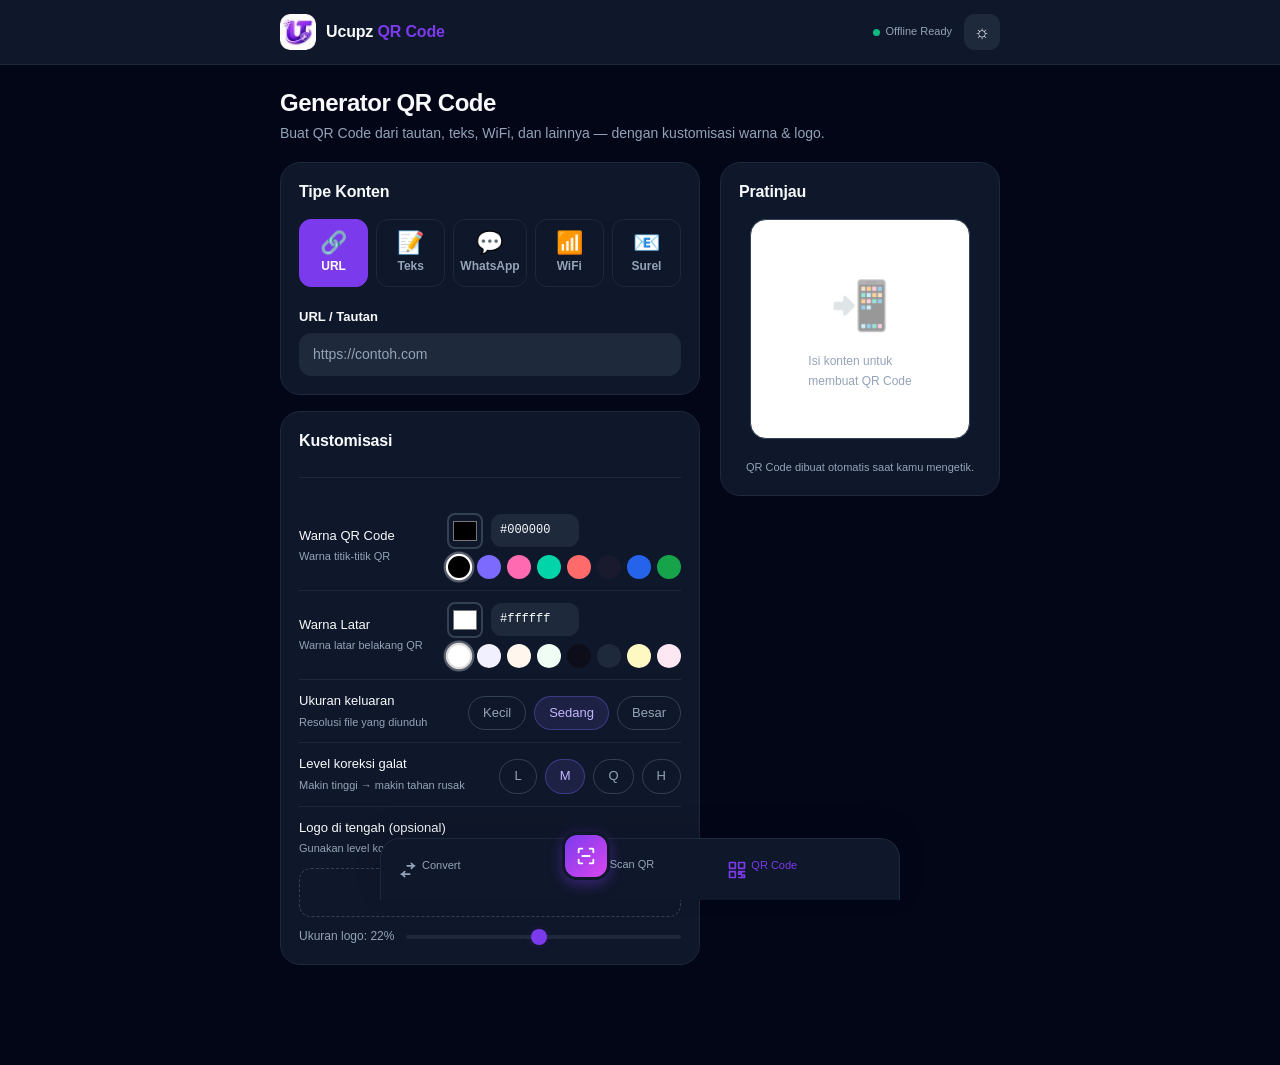
==== pages/qrcode.html @ c2cfab83 "first commit" ====
<!DOCTYPE html>
<html lang="id">
<head>
  <meta charset="UTF-8" />
  <meta name="viewport" content="width=device-width, initial-scale=1.0" />
  <title>QR Code — Ucupz</title>
  <link rel="stylesheet" href="../css/style.css" />
  <link rel="stylesheet" href="../css/pages.css" />
  <link rel="icon" type="image/png" href="../favicon-512.png" />
  <link rel="apple-touch-icon" href="../favicon-180.png" />
  <script src="https://cdnjs.cloudflare.com/ajax/libs/qrcodejs/1.0.0/qrcode.min.js"></script>
</head>
<body class="app-page">
  <aside class="sidebar" id="sidebar"></aside>

  <!-- Skeleton loading — tampil sebelum JS berjalan -->
  <div id="page-skeleton" class="qr-page-skeleton" aria-hidden="true">
    <div class="skeleton qr-skeleton-title"></div>
    <div class="skeleton qr-skeleton-subtitle"></div>
    <div class="skeleton skeleton-card qr-skeleton-card"></div>
    <div class="skeleton skeleton-card qr-skeleton-card"></div>
  </div>

  <main class="main-content is-hidden" id="main-app-content">
    <div class="page-header">
      <div>
        <h1 class="page-title">Generator QR Code</h1>
        <p class="page-sub">Buat QR Code dari tautan, teks, WiFi, dan lainnya — dengan kustomisasi warna &amp; logo.</p>
      </div>
    </div>

    <div class="qr-layout">
      <!-- Kiri: Input & Kustomisasi -->
      <div class="qr-form-column">
        <div class="card">
          <h3 class="section-title qr-type-title">Tipe Konten</h3>
          <div class="input-type-grid">
            <button type="button" class="itype-btn active" data-type="url"><span class="itype-icon">🔗</span>URL</button>
            <button type="button" class="itype-btn" data-type="text"><span class="itype-icon">📝</span>Teks</button>
            <button type="button" class="itype-btn" data-type="wa"><span class="itype-icon">💬</span>WhatsApp</button>
            <button type="button" class="itype-btn" data-type="wifi"><span class="itype-icon">📶</span>WiFi</button>
            <button type="button" class="itype-btn" data-type="email"><span class="itype-icon">📧</span>Surel</button>
          </div>
          <!-- URL -->
          <div class="input-pane active" id="pane-url">
            <div class="form-group">
              <label class="form-label" for="inp-url">URL / Tautan</label>
              <input type="url" id="inp-url" class="form-input qr-live-input" placeholder="https://contoh.com" maxlength="2000" />
            </div>
          </div>
          <!-- Teks -->
          <div class="input-pane" id="pane-text">
            <div class="form-group">
              <label class="form-label" for="inp-text">Teks bebas</label>
              <textarea id="inp-text" class="form-input qr-live-input" rows="3" placeholder="Masukkan teks apapun..." maxlength="900"></textarea>
            </div>
          </div>
          <!-- WhatsApp -->
          <div class="input-pane" id="pane-wa">
            <div class="form-group">
              <label class="form-label" for="inp-wa-number">Nomor WhatsApp</label>
              <input type="tel" id="inp-wa-number" class="form-input qr-live-input" data-sanitize="digits" placeholder="628123456789 (dengan kode negara, tanpa +)" maxlength="20" />
            </div>
            <div class="form-group">
              <label class="form-label" for="inp-wa-msg">Pesan awal (opsional)</label>
              <textarea id="inp-wa-msg" class="form-input qr-live-input" rows="2" placeholder="Halo, saya ingin bertanya..." maxlength="500"></textarea>
            </div>
          </div>
          <!-- WiFi -->
          <div class="input-pane" id="pane-wifi">
            <div class="form-group">
              <label class="form-label" for="inp-wifi-ssid">Nama WiFi (SSID)</label>
              <input type="text" id="inp-wifi-ssid" class="form-input qr-live-input" data-sanitize="wifi-ssid" placeholder="NamaWiFiKamu" maxlength="100" />
            </div>
            <div class="form-group">
              <label class="form-label" for="inp-wifi-pass">Kata Sandi</label>
              <input type="text" id="inp-wifi-pass" class="form-input qr-live-input" data-sanitize="wifi-pass" placeholder="SandiWiFi" maxlength="100" />
            </div>
            <div class="form-group">
              <label class="form-label">Enkripsi</label>
              <div class="format-pills">
                <label class="format-pill"><input type="radio" name="wifi-enc" value="WPA" checked /> WPA/WPA2</label>
                <label class="format-pill"><input type="radio" name="wifi-enc" value="WEP" /> WEP</label>
                <label class="format-pill"><input type="radio" name="wifi-enc" value="nopass" /> Tanpa sandi</label>
              </div>
            </div>
          </div>
          <!-- Surel -->
          <div class="input-pane" id="pane-email">
            <div class="form-group">
              <label class="form-label" for="inp-email-addr">Alamat Surel</label>
              <input type="email" id="inp-email-addr" class="form-input qr-live-input" placeholder="tujuan@surel.com" maxlength="200" />
            </div>
            <div class="form-group">
              <label class="form-label" for="inp-email-subj">Subjek (opsional)</label>
              <input type="text" id="inp-email-subj" class="form-input qr-live-input" data-sanitize="email-subject" placeholder="Perihal surel..." maxlength="200" />
            </div>
            <div class="form-group">
              <label class="form-label" for="inp-email-body">Isi pesan (opsional)</label>
              <textarea id="inp-email-body" class="form-input qr-live-input" rows="2" placeholder="Isi pesan..." maxlength="500"></textarea>
            </div>
          </div>
        </div>

        <!-- Kustomisasi -->
        <div class="card">
          <h3 class="section-title qr-custom-title">Kustomisasi</h3>
          <div class="divider"></div>
          <div class="custom-section">
            <div class="custom-row">
              <div><p class="custom-label">Warna QR Code</p><p class="custom-desc">Warna titik-titik QR</p></div>
              <div>
                <div class="color-input-wrap">
                  <input type="color" id="color-fg" value="#000000" class="color-swatch-input" data-color-picker="fg" />
                  <input type="text" id="color-fg-hex" value="#000000" class="color-hex-input" maxlength="7" data-color-hex="fg" />
                </div>
                <div class="color-presets" id="presets-fg">
                  <button class="color-preset active" data-color-side="fg" data-color="#000000" aria-label="Hitam"></button>
                  <button class="color-preset" data-color-side="fg" data-color="#7c6aff" aria-label="Ungu"></button>
                  <button class="color-preset" data-color-side="fg" data-color="#ff6ab0" aria-label="Merah muda"></button>
                  <button class="color-preset" data-color-side="fg" data-color="#00d4a8" aria-label="Hijau toska"></button>
                  <button class="color-preset" data-color-side="fg" data-color="#ff6b6b" aria-label="Merah"></button>
                  <button class="color-preset" data-color-side="fg" data-color="#1a1a2e" aria-label="Biru gelap"></button>
                  <button class="color-preset" data-color-side="fg" data-color="#2563eb" aria-label="Biru"></button>
                  <button class="color-preset" data-color-side="fg" data-color="#16a34a" aria-label="Hijau"></button>
                </div>
              </div>
            </div>
            <div class="custom-row">
              <div><p class="custom-label">Warna Latar</p><p class="custom-desc">Warna latar belakang QR</p></div>
              <div>
                <div class="color-input-wrap">
                  <input type="color" id="color-bg" value="#ffffff" class="color-swatch-input" data-color-picker="bg" />
                  <input type="text" id="color-bg-hex" value="#ffffff" class="color-hex-input" maxlength="7" data-color-hex="bg" />
                </div>
                <div class="color-presets" id="presets-bg">
                  <button class="color-preset active" data-color-side="bg" data-color="#ffffff" aria-label="Putih"></button>
                  <button class="color-preset" data-color-side="bg" data-color="#f0f0ff" aria-label="Lavender muda"></button>
                  <button class="color-preset" data-color-side="bg" data-color="#fff7ed" aria-label="Krem"></button>
                  <button class="color-preset" data-color-side="bg" data-color="#f0fdf4" aria-label="Hijau muda"></button>
                  <button class="color-preset" data-color-side="bg" data-color="#0e0e1a" aria-label="Hitam"></button>
                  <button class="color-preset" data-color-side="bg" data-color="#1e293b" aria-label="Biru gelap"></button>
                  <button class="color-preset" data-color-side="bg" data-color="#fef9c3" aria-label="Kuning muda"></button>
                  <button class="color-preset" data-color-side="bg" data-color="#fce7f3" aria-label="Merah muda"></button>
                </div>
              </div>
            </div>
            <div class="custom-row">
              <div><p class="custom-label">Ukuran keluaran</p><p class="custom-desc">Resolusi file yang diunduh</p></div>
              <div class="format-pills">
                <label class="format-pill"><input type="radio" name="qr-size" value="256" /> Kecil</label>
                <label class="format-pill"><input type="radio" name="qr-size" value="512" checked /> Sedang</label>
                <label class="format-pill"><input type="radio" name="qr-size" value="1024" /> Besar</label>
              </div>
            </div>
            <div class="custom-row">
              <div><p class="custom-label">Level koreksi galat</p><p class="custom-desc">Makin tinggi → makin tahan rusak</p></div>
              <div class="format-pills">
                <label class="format-pill"><input type="radio" name="qr-ecl" value="L" /> L</label>
                <label class="format-pill"><input type="radio" name="qr-ecl" value="M" checked /> M</label>
                <label class="format-pill"><input type="radio" name="qr-ecl" value="Q" /> Q</label>
                <label class="format-pill"><input type="radio" name="qr-ecl" value="H" /> H</label>
              </div>
            </div>
            <div class="custom-row qr-logo-row">
              <div>
                <p class="custom-label">Logo di tengah (opsional)</p>
                <p class="custom-desc">Gunakan level koreksi Q atau H agar QR tetap bisa dibaca</p>
              </div>
              <div class="qr-logo-controls">
                <button type="button" class="logo-upload-zone" data-action="choose-logo">
                  <span id="logo-upload-label">📎 Klik untuk unggah logo (PNG/JPG)</span>
                </button>
                <input type="file" id="logo-input" accept="image/*" class="is-hidden" />
                <button type="button" class="btn btn-secondary is-hidden qr-remove-logo" id="btn-remove-logo" data-action="remove-logo">✕ Hapus</button>
              </div>
              <div class="qr-logo-size is-hidden" id="logo-size-row">
                <span class="qr-logo-size-label">Ukuran logo: <span id="logo-size-val">22</span>%</span>
                <input type="range" id="logo-size" min="10" max="35" value="22" class="slider" />
              </div>
            </div>
          </div>
        </div>

        <!-- Riwayat -->
        <div class="card is-hidden" id="history-card">
          <div class="qr-history-header">
            <h3 class="section-title qr-history-title">Riwayat</h3>
            <button type="button" class="btn btn-secondary qr-clear-history" data-action="clear-history">Hapus Semua</button>
          </div>
          <div id="history-list"></div>
        </div>
      </div>

      <!-- Kanan: Preview -->
      <div class="qr-preview-card">
        <h3 class="section-title qr-preview-title">Pratinjau</h3>
        <div class="qr-canvas-wrap" id="qr-canvas-wrap">
          <div class="qr-placeholder" id="qr-placeholder">
            <span class="qr-placeholder-icon">📲</span>
            <span>Isi konten untuk<br>membuat QR Code</span>
          </div>
          <div id="qr-container" class="is-hidden"></div>
          <div id="logo-overlay"><img id="logo-img" src="" alt="logo" /></div>
        </div>
        <div class="qr-info" id="qr-info">
          <div class="qr-info-row"><span>Tipe</span><span id="info-type">—</span></div>
          <div class="qr-info-row"><span>Karakter</span><span id="info-chars">—</span></div>
          <div class="qr-info-row"><span>Level galat</span><span id="info-ecl">—</span></div>
        </div>
        <div class="qr-actions is-hidden" id="qr-actions">
          <button class="btn btn-primary" data-action="download-qr" data-format="png">⬇ PNG</button>
          <button class="btn btn-secondary" data-action="download-qr" data-format="svg">⬇ SVG</button>
        </div>
        <div class="qr-actions is-hidden" id="qr-actions2">
          <button class="btn btn-secondary" data-action="copy-qr">📋 Salin Gambar</button>
          <button class="btn btn-secondary" data-action="share-qr">📤 Bagikan</button>
        </div>
        <p class="qr-generate-hint" id="qr-generate-hint">
          QR Code dibuat otomatis saat kamu mengetik.
        </p>
      </div>
    </div>
  </main>

  <canvas id="export-canvas" class="is-hidden"></canvas>

  <script src="../js/config.js"></script>
  <script src="../js/utils.js"></script>
  <script src="../js/ui.js"></script>
  <script src="../js/pages/qrcode.js"></script>
  <script src="../js/sw-register.js"></script>
</body>
</html>
---- css/style.css ----
/* ============================================================
   RESET & CSS VARIABLES
============================================================ */
*, *::before, *::after { box-sizing: border-box; margin: 0; padding: 0; }

:root {
  --bg-main: #020617;
  --bg-card: #0f172a;
  --bg-input: #1e293b;
  --border-color: #1e293b;
  --text-main: #f8fafc;
  --text-muted: #94a3b8;
  --primary: #7c3aed;
  --primary-hover: #6d28d9;
  --primary-soft: rgba(124,58,237,.14);
  --accent-gradient: linear-gradient(135deg,#7c3aed,#d946ef);
  --status-online: #10b981;
  --status-danger: #ef4444;
  --container-max: 720px;
  --space-section: 18px;
  --space-card: 18px;
  --nav-height: 62px;
  --radius-card: 20px;
  --radius-tool: 18px;
  --radius-item: 16px;
  --radius-control: 12px;
  --radius-pill: 9999px;
  --shadow-glow: 0 4px 14px rgba(124,58,237,.4);
  --bg:        var(--bg-main);
  --bg2:       var(--bg-card);
  --bg3:       var(--bg-input);
  --surface:   var(--bg-card);
  --surface2:  var(--bg-input);
  --border:    var(--border-color);
  --border2:   #334155;
  --accent:    var(--primary);
  --accent2:   #c4b5fd;
  --accent-glow: rgba(124,58,237,0.18);
  --pink:      #d946ef;
  --teal:      #10b981;
  --text:      var(--text-main);
  --text2:     var(--text-muted);
  --text3:     var(--text-muted);
  --danger:    var(--status-danger);
  --success:   var(--status-online);
  --warn:      #f59e0b;
  --font-head: -apple-system, BlinkMacSystemFont, "Segoe UI", Roboto, sans-serif;
  --font-body: -apple-system, BlinkMacSystemFont, "Segoe UI", Roboto, sans-serif;
  --font-mono: ui-monospace, SFMono-Regular, Consolas, monospace;
  --radius:    20px;
  --radius-sm: 12px;
  --radius-xs: 10px;
  --sidebar-w: 230px;
  --transition: 0.18s cubic-bezier(0.4, 0, 0.2, 1);
}

html { font-size: 15px; scroll-behavior: smooth; }

body {
  font-family: var(--font-body);
  background: var(--bg);
  color: var(--text);
  min-height: 100vh;
  line-height: 1.6;
  -webkit-font-smoothing: antialiased;
}

a { color: var(--accent2); text-decoration: none; }
a:hover { text-decoration: underline; }
img { display: block; max-width: 100%; }

/* ============================================================
   LOADING SKELETON — Area 3: tampil sebelum JS berjalan
============================================================ */
.skeleton {
  background: linear-gradient(90deg, var(--surface) 25%, var(--surface2) 50%, var(--surface) 75%);
  background-size: 200% 100%;
  animation: skeleton-shimmer 1.4s ease-in-out infinite;
  border-radius: var(--radius-sm);
}
@keyframes skeleton-shimmer {
  0%   { background-position: 200% 0; }
  100% { background-position: -200% 0; }
}

/* ============================================================
   PAGE TRANSITION — Area 3: animasi fade antar halaman
============================================================ */
.page-fade-in {
  animation: pageFadeIn 0.25s ease both;
}
@keyframes pageFadeIn {
  from { opacity: 0; transform: translateY(6px); }
  to   { opacity: 1; transform: translateY(0); }
}

/* ============================================================
   APP LAYOUT
============================================================ */
.app-page {
  display: flex;
  min-height: 100vh;
}

/* ============================================================
   SIDEBAR
============================================================ */
.sidebar {
  width: var(--sidebar-w);
  min-height: 100vh;
  background: var(--bg2);
  border-right: 1px solid var(--border);
  display: flex;
  flex-direction: column;
  padding: 20px 14px;
  position: fixed;
  top: 0; left: 0;
  z-index: 100;
}

.sidebar-brand {
  display: flex;
  align-items: center;
  gap: 9px;
  padding: 4px 8px 20px;
  border-bottom: 1px solid var(--border);
  margin-bottom: 16px;
}

.brand-icon {
  width: 28px; height: 28px;
  background: linear-gradient(135deg, var(--accent), var(--pink));
  border-radius: 8px;
  display: flex;
  align-items: center;
  justify-content: center;
  font-size: 14px;
  box-shadow: 0 4px 12px var(--accent-glow);
  flex-shrink: 0;
}

.brand-name {
  font-family: var(--font-head);
  font-size: 16px;
  font-weight: 700;
  color: var(--text);
  letter-spacing: -0.01em;
}

.nav-section-label {
  font-size: 10px;
  font-weight: 600;
  color: var(--text3);
  text-transform: uppercase;
  letter-spacing: 0.1em;
  padding: 0 10px;
  margin: 8px 0 4px;
}

.sidebar-nav {
  display: flex;
  flex-direction: column;
  gap: 2px;
  flex: 1;
}
.sidebar-nav-spacer { flex: 1; }

.nav-item {
  display: flex;
  align-items: center;
  gap: 10px;
  padding: 9px 10px;
  border-radius: var(--radius-sm);
  font-size: 13.5px;
  font-weight: 500;
  color: var(--text2);
  text-decoration: none;
  transition: background var(--transition), color var(--transition);
  cursor: pointer;
  border: none;
  background: none;
  width: 100%;
  text-align: left;
}
.nav-item:hover  { background: var(--bg3); color: var(--text); text-decoration: none; }
.nav-item.active { background: rgba(124,106,255,0.13); color: var(--accent2); }
.nav-item.active .nav-icon { color: var(--accent); }
.nav-item.danger { color: var(--text3); }
.nav-item.danger:hover { background: rgba(255,107,107,0.1); color: var(--danger); }

.nav-icon {
  width: 18px; height: 18px;
  flex-shrink: 0;
  display: flex;
  align-items: center;
  justify-content: center;
  font-size: 15px;
}

.sidebar-user {
  display: flex;
  align-items: center;
  gap: 9px;
  padding: 12px 10px;
  border-top: 1px solid var(--border);
  margin-top: auto;
  border-radius: var(--radius-sm);
  background: var(--bg3);
}

.user-avatar {
  width: 34px; height: 34px;
  border-radius: 50%;
  object-fit: cover;
  background: var(--bg3);
  border: 2px solid var(--border2);
  flex-shrink: 0;
}

.user-info {
  flex: 1;
  min-width: 0;
  display: flex;
  flex-direction: column;
}

.user-name  { font-size: 13px; font-weight: 600; color: var(--text); white-space: nowrap; overflow: hidden; text-overflow: ellipsis; }
.user-email { font-size: 11px; color: var(--text3); white-space: nowrap; overflow: hidden; text-overflow: ellipsis; }

/* ============================================================
   MAIN CONTENT
============================================================ */
.main-content {
  margin-left: var(--sidebar-w);
  flex: 1;
  padding: 36px 40px;
  min-height: 100vh;
  animation: pageFadeIn 0.25s ease;
}

.page-header {
  display: flex;
  align-items: flex-start;
  justify-content: space-between;
  margin-bottom: 32px;
  gap: 16px;
}

.page-title {
  font-family: var(--font-head);
  font-size: 30px;
  font-weight: 700;
  color: var(--text);
  line-height: 1.1;
  letter-spacing: -0.02em;
}

.page-sub {
  font-size: 14px;
  color: var(--text2);
  margin-top: 5px;
}

/* ============================================================
   SHARED COMPONENTS
============================================================ */
.btn {
  display: inline-flex;
  align-items: center;
  gap: 7px;
  padding: 9px 18px;
  border-radius: var(--radius-sm);
  font-family: var(--font-body);
  font-size: 13.5px;
  font-weight: 500;
  cursor: pointer;
  border: none;
  transition: all var(--transition);
  text-decoration: none;
}
.btn-primary   { background: var(--accent); color: #fff; box-shadow: 0 4px 16px var(--accent-glow); }
.btn-primary:hover   { opacity: 0.88; transform: translateY(-1px); text-decoration: none; }
.btn-secondary { background: var(--surface); color: var(--text2); border: 1px solid var(--border2); }
.btn-secondary:hover { border-color: var(--border2); color: var(--text); background: var(--surface2); text-decoration: none; }
.btn-danger    { background: rgba(255,107,107,0.12); color: var(--danger); border: 1px solid rgba(255,107,107,0.2); }
.btn-danger:hover    { background: rgba(255,107,107,0.2); text-decoration: none; }

.card {
  background: var(--surface);
  border: 1px solid var(--border);
  border-radius: var(--radius);
  padding: 22px 24px;
  transition: border-color var(--transition);
}
.card:hover { border-color: var(--border2); }

.form-group { display: flex; flex-direction: column; gap: 6px; }
.form-label { font-size: 13px; font-weight: 500; color: var(--text2); }
.form-input {
  background: var(--bg2);
  border: 1px solid var(--border2);
  border-radius: var(--radius-sm);
  color: var(--text);
  font-family: var(--font-body);
  font-size: 14px;
  padding: 10px 13px;
  outline: none;
  transition: border-color var(--transition), box-shadow var(--transition);
  width: 100%;
  resize: vertical;
}
.form-input:focus { border-color: var(--accent); box-shadow: 0 0 0 3px var(--accent-glow); }
.form-input::placeholder { color: var(--text3); }

.badge {
  display: inline-flex;
  align-items: center;
  padding: 2px 8px;
  border-radius: 20px;
  font-size: 11px;
  font-weight: 600;
  letter-spacing: 0.04em;
}
.badge-accent  { background: rgba(124,106,255,0.15); color: var(--accent2); }
.badge-success { background: rgba(0,212,168,0.12);   color: var(--success); }

.divider { height: 1px; background: var(--border); margin: 24px 0; }

.empty-state {
  color: var(--text3);
  font-size: 14px;
  padding: 48px 0;
  text-align: center;
  line-height: 1.8;
}

/* ============================================================
   RESPONSIVE — MOBILE BOTTOM NAVBAR
============================================================ */
@media (max-width: 768px) {
  .sidebar { display: none !important; }

  .main-content {
    margin-left: 0;
    padding: 20px 16px 90px;
    min-height: 100vh;
  }

  .page-header { margin-bottom: 16px; }
  .page-title  { font-size: 22px !important; }
  .page-sub    { font-size: 12px !important; }
  .card        { padding: 16px; }
  .tab-bar     { overflow-x: auto; -webkit-overflow-scrolling: touch; flex-wrap: nowrap; }
  .format-pills { flex-wrap: wrap; }

  .mobile-navbar {
    display: flex;
    position: fixed;
    bottom: 0; left: 0; right: 0;
    z-index: 200;
    background: var(--bg2);
    border-top: 1px solid var(--border2);
    padding: 6px 0 calc(6px + env(safe-area-inset-bottom));
    justify-content: space-around;
    align-items: center;
    backdrop-filter: blur(12px);
    -webkit-backdrop-filter: blur(12px);
  }

  .mobile-nav-item {
    display: flex;
    flex-direction: column;
    align-items: center;
    gap: 3px;
    padding: 6px 12px;
    border-radius: var(--radius-sm);
    text-decoration: none;
    color: var(--text3);
    font-size: 10px;
    font-weight: 500;
    border: none;
    background: none;
    cursor: pointer;
    transition: color var(--transition);
    min-width: 56px;
  }
  .mobile-nav-item .mnav-icon { font-size: 20px; line-height: 1; }
  .mobile-nav-item.active     { color: var(--accent); }
  .mobile-nav-item:hover      { color: var(--text); }
  .mobile-nav-item.danger:hover { color: var(--danger); }
}

@media (min-width: 769px) {
  .mobile-navbar { display: none !important; }
}

/* ============================================================
   LIGHT MODE THEME
============================================================ */
[data-theme="light"] {
  --bg-main: #f8fafc;
  --bg-card: #ffffff;
  --bg-input: #f1f5f9;
  --border-color: #e2e8f0;
  --text-main: #0f172a;
  --text-muted: #64748b;
  --primary-soft: rgba(124,58,237,.10);
  --status-online: #059669;
  --status-danger: #dc2626;
  --bg:      var(--bg-main);
  --bg2:     var(--bg-card);
  --bg3:     var(--bg-input);
  --surface: var(--bg-card);
  --surface2:var(--bg-input);
  --border:  var(--border-color);
  --border2: #cbd5e1;
  --accent:  var(--primary);
  --accent2: #6d28d9;
  --accent-glow: rgba(124,58,237,0.12);
  --text:    var(--text-main);
  --text2:   var(--text-muted);
  --text3:   var(--text-muted);
  --danger:  var(--status-danger);
  --success: var(--status-online);
  --teal:    #059669;
}
[data-theme="light"] body        { background: var(--bg); color: var(--text); }
[data-theme="light"] .sidebar    { background: var(--bg2); border-right-color: var(--border); }
[data-theme="light"] .nav-item:hover  { background: rgba(0,0,0,0.06); }
[data-theme="light"] .nav-item.active { background: rgba(124,106,255,0.1); }
[data-theme="light"] .mobile-navbar   { background: var(--bg2); border-top-color: var(--border); }
[data-theme="light"] .card            { background: #fff; border-color: var(--border); }

/* Ucupz mobile design system */
html { color-scheme: dark; }
html[data-theme="light"] { color-scheme: light; }
body { background: var(--bg); color: var(--text); font-size: 14px; }
button, input, textarea, select { font: inherit; }

.app-page { display: block; min-height: 100vh; }
.app-page > .sidebar {
  position: sticky;
  inset: 0 0 auto;
  z-index: 30;
  display: block !important;
  width: 100%;
  min-height: 0;
  padding: 0 16px;
  background: var(--bg2);
  border: 0;
  border-bottom: 1px solid var(--border);
  backdrop-filter: blur(14px);
  -webkit-backdrop-filter: blur(14px);
}
.sidebar-brand {
  max-width: 720px;
  height: 64px;
  padding: 0;
  margin: 0 auto;
  border: 0;
  gap: 12px;
}
.brand-lockup { display: inline-flex; align-items: center; gap: 10px; text-decoration: none; }
.brand-lockup:hover { text-decoration: none; }
.brand-icon {
  width: 36px;
  height: 36px;
  border-radius: 10px;
  background: var(--primary-soft, rgba(124,58,237,.14));
  box-shadow: none;
}
.brand-icon img { width: 100%; height: 100%; object-fit: cover; border-radius: inherit; }
.brand-name {
  color: var(--text);
  font: 700 16px/1.2 var(--font-body);
  letter-spacing: -.01em;
}
.brand-name span { color: var(--accent); }
.offline-status {
  display: inline-flex;
  align-items: center;
  gap: 6px;
  color: var(--text2);
  font-size: 11px;
  margin-left: auto;
}
.offline-status span { width: 7px; height: 7px; border-radius: 50%; background: var(--success); }
.header-actions { display: flex; gap: 8px; }
.header-icon-button {
  display: grid;
  place-items: center;
  width: 36px;
  height: 36px;
  border: 1px solid var(--border);
  border-radius: 10px;
  background: var(--bg3);
  color: var(--text);
  font-size: 18px;
  cursor: pointer;
}
.header-icon-button:hover { border-color: var(--accent); }
.install-app-button[hidden] { display: none; }

.main-content {
  width: min(100%, 752px);
  min-height: calc(100vh - 64px);
  margin: 0 auto;
  padding: 24px 16px calc(100px + env(safe-area-inset-bottom));
  animation: pageFadeIn .25s ease;
}
.page-header { margin-bottom: 18px; }
.page-title {
  color: var(--text);
  font: 700 24px/1.2 var(--font-body);
  letter-spacing: -.02em;
}
.page-sub { color: var(--text2); font-size: 14px; line-height: 1.5; }
.card, .qr-preview-card {
  background: var(--surface);
  border: 1px solid var(--border);
  border-radius: 20px;
  box-shadow: none;
}
.card { padding: 18px; }
.section-title { color: var(--text); font: 600 14px/1.4 var(--font-body); }
.btn {
  min-height: 42px;
  padding: 10px 14px;
  border-radius: 12px;
  font: 600 13px/1.2 var(--font-body);
  letter-spacing: .01em;
}
.btn-primary { background: var(--accent); box-shadow: none; }
.btn-primary:hover { background: #6d28d9; opacity: 1; }
.btn-secondary {
  color: var(--text);
  background: var(--bg3);
  border: 1px solid var(--border);
}
.form-input {
  color: var(--text);
  background: var(--bg3);
  border: 1px solid var(--border);
  border-radius: 12px;
  font: 400 14px/1.5 var(--font-body);
}
.form-label, .custom-label { color: var(--text); font-size: 13px; font-weight: 600; }
.custom-desc { color: var(--text2); }
.format-pill {
  background: var(--surface);
  color: var(--text2);
  border: 1px solid var(--border);
  border-radius: 9999px;
  font-size: 12px;
  font-weight: 600;
}
.format-pill:has(input:checked) {
  color: #fff;
  background: var(--accent);
  border-color: var(--accent);
}
.tool-card, .upload-zone, .file-item {
  background-color: var(--surface);
  border-color: var(--border);
  color: var(--text);
}
.tool-card { border-radius: 18px; }
.tool-card .tc-title { font-size: 14px; color: var(--text); }
.tool-card .tc-desc { color: var(--text2); }
.grid-cat-label { color: var(--text2); }
.tool-grid { grid-template-columns: repeat(2, minmax(0, 1fr)); gap: 12px; }
.qr-layout { grid-template-columns: 1fr; gap: 18px; }
.app-page .qr-layout { grid-template-columns: 1fr; }
.app-page .qr-preview-card { position: static; padding: 18px; border-radius: 20px; }
.app-page .input-type-grid { gap: 8px; }
.app-page .itype-btn {
  border: 1px solid var(--border);
  border-radius: 12px;
  background: var(--surface);
  color: var(--text2);
  font: 600 12px/1.2 var(--font-body);
}
.app-page .itype-btn.active { color: #fff; background: var(--accent); border-color: var(--accent); }
.app-page .qr-info { background: var(--bg3); border-radius: 12px; }
.app-page .qr-info-row span:first-child { color: var(--text2); }
.app-page .custom-row { border-color: var(--border); }
.app-page .color-hex-input { background: var(--bg3); border-color: var(--border); color: var(--text); }
.app-page .qr-canvas-wrap { border-radius: 16px; }

.mobile-navbar {
  display: grid !important;
  position: fixed;
  z-index: 200;
  left: 50%;
  bottom: 0;
  transform: translateX(-50%);
  width: min(100%, 520px);
  height: calc(62px + env(safe-area-inset-bottom));
  padding: 0 12px env(safe-area-inset-bottom);
  grid-template-columns: repeat(3, 1fr);
  align-items: center;
  background: var(--bg2);
  border: 1px solid var(--border);
  border-bottom: 0;
  border-radius: 20px 20px 0 0;
  box-shadow: 0 -8px 28px rgba(2,6,23,.12);
  backdrop-filter: blur(14px);
  -webkit-backdrop-filter: blur(14px);
}
.mobile-nav-item {
  display: flex;
  min-width: 0;
  padding: 7px 4px;
  gap: 3px;
  color: var(--text2);
  font: 500 11px/1.1 var(--font-body);
}
.mobile-nav-item .mnav-icon { display: grid; place-items: center; width: 22px; height: 22px; font-size: 0; }
.mobile-nav-item .mnav-icon svg { width: 20px; height: 20px; fill: none; stroke: currentColor; stroke-width: 2; stroke-linecap: round; stroke-linejoin: round; }
.mobile-nav-item.active { color: var(--accent); }
.mobile-nav-item.mobile-nav-center { gap: 0; overflow: visible; }
.mobile-nav-center .mnav-icon {
  width: 48px;
  height: 48px;
  margin-top: -28px;
  border: 3px solid var(--bg2);
  border-radius: 15px;
  background: linear-gradient(135deg, #7c3aed, #d946ef);
  color: white;
  box-shadow: 0 4px 14px rgba(124,58,237,.4);
}
.mobile-nav-center .mnav-icon svg { width: 22px; height: 22px; }
.mobile-nav-center > span:last-child { margin-top: -2px; }

.scan-main { display: flex; flex-direction: column; gap: 18px; }
.scan-main .page-header { margin: 0; }
.scan-card { display: flex; flex-direction: column; gap: 14px; }
.scan-preview {
  position: relative;
  display: grid;
  place-items: center;
  overflow: hidden;
  min-height: 280px;
  aspect-ratio: 4 / 3;
  border-radius: 16px;
  background: #020617;
}
.scan-preview video { width: 100%; height: 100%; position: absolute; inset: 0; object-fit: cover; }
.scan-placeholder { z-index: 1; display: flex; flex-direction: column; align-items: center; gap: 8px; color: #94a3b8; }
.scan-placeholder[hidden] { display: none; }
.scan-placeholder span { color: #7c3aed; font-size: 54px; line-height: 1; }
.scan-frame {
  position: absolute;
  z-index: 2;
  width: min(58vw, 220px);
  aspect-ratio: 1;
  border: 2px solid rgba(255,255,255,.92);
  border-radius: 16px;
  box-shadow: 0 0 0 999px rgba(2,6,23,.18);
  pointer-events: none;
}
.scan-status { min-height: 21px; color: var(--text2); font-size: 13px; text-align: center; }
.scan-status.error { color: var(--danger); }
.scan-actions, .scan-result-actions { display: flex; flex-wrap: wrap; gap: 8px; }
.scan-actions > *, .scan-result-actions > * { flex: 1 1 auto; justify-content: center; text-align: center; }
.scan-upload { cursor: pointer; }
.btn:disabled { opacity: .5; cursor: not-allowed; transform: none; }
.scan-result-card[hidden] { display: none; }
.scan-result-text {
  overflow-wrap: anywhere;
  margin: 12px 0 16px;
  padding: 12px;
  border: 1px solid var(--border);
  border-radius: 12px;
  background: var(--bg3);
  color: var(--text);
  font-size: 14px;
}

@media (min-width: 600px) {
  .tool-grid { grid-template-columns: repeat(3, minmax(0, 1fr)); }
  .qr-layout { grid-template-columns: minmax(0, 1fr) 280px; align-items: start; }
  .app-page .qr-layout { grid-template-columns: minmax(0, 1fr) 280px; }
  .app-page .qr-preview-card { position: sticky; top: 82px; }
}
@media (max-width: 480px) {
  .offline-status { display: none; }
  .sidebar-brand { height: 60px; }
  .main-content { padding-top: 20px; }
  .scan-preview { min-height: 240px; }
  .card { padding: 16px; }
}
[data-theme="light"] .app-page > .sidebar { background: rgba(255,255,255,.94); }
[data-theme="light"] .mobile-navbar { box-shadow: 0 -8px 28px rgba(15,23,42,.08); }
---- css/pages.css ----
/* ============================================================
   PAGES.CSS — Komponen spesifik tiap halaman
   Semua style yang sebelumnya inline di <style> tag HTML
   dipindahkan ke sini untuk struktur kode yang lebih bersih.
============================================================ */

/* ============================================================
   KOMPONEN UMUM ANTAR HALAMAN
============================================================ */

/* ---- Section title ---- */
.section-title {
  font-family: var(--font-head);
  font-size: 16px;
  font-weight: 700;
  color: var(--text);
  letter-spacing: -0.01em;
}

/* ---- Tab bar ---- */
.tab-bar {
  display: flex;
  gap: 8px;
  margin-bottom: 20px;
}

.tab-btn {
  padding: 8px 18px;
  border-radius: var(--radius-sm);
  border: 1px solid var(--border2);
  background: transparent;
  color: var(--text2);
  font-family: var(--font-body);
  font-size: 13.5px;
  font-weight: 500;
  cursor: pointer;
  transition: all var(--transition);
}
.tab-btn:hover  { background: var(--bg3); color: var(--text); }
.tab-btn.active { background: rgba(124,106,255,0.13); color: var(--accent2); border-color: rgba(124,106,255,0.3); }

/* ---- Upload zone ---- */
.upload-zone {
  border: 2px dashed var(--border2);
  border-radius: var(--radius);
  padding: 40px 24px;
  text-align: center;
  cursor: pointer;
  transition: border-color var(--transition), background var(--transition);
}
.upload-zone:hover,
.upload-zone.drag-over {
  border-color: var(--accent);
  background: rgba(124,106,255,0.05);
}
.upload-icon  { font-size: 36px; margin-bottom: 12px; }
.upload-label { font-size: 14px; font-weight: 500; color: var(--text); margin-bottom: 4px; }
.upload-hint  { font-size: 12px; color: var(--text3); }

/* ---- Format pills (radio buttons) ---- */
.format-pills {
  display: flex;
  flex-wrap: wrap;
  gap: 8px;
  margin-top: 4px;
}
.format-pill {
  display: flex;
  align-items: center;
  gap: 6px;
  padding: 6px 14px;
  border-radius: 20px;
  border: 1px solid var(--border2);
  font-size: 13px;
  font-weight: 500;
  color: var(--text2);
  cursor: pointer;
  transition: all var(--transition);
}
.format-pill:has(input:checked) {
  background: rgba(124,106,255,0.13);
  border-color: rgba(124,106,255,0.35);
  color: var(--accent2);
}
.format-pill input { display: none; }

/* ---- Range slider ---- */
.slider {
  -webkit-appearance: none;
  appearance: none;
  width: 100%;
  height: 4px;
  border-radius: 4px;
  background: var(--surface2);
  outline: none;
  cursor: pointer;
}
.slider::-webkit-slider-thumb {
  -webkit-appearance: none;
  width: 16px; height: 16px;
  border-radius: 50%;
  background: var(--accent);
  box-shadow: 0 0 8px var(--accent-glow);
  cursor: pointer;
}

/* ---- Info rows ---- */
.info-row {
  display: flex;
  align-items: center;
  justify-content: space-between;
  padding: 12px 0;
  border-bottom: 1px solid var(--border);
}
.info-label { font-size: 13px; color: var(--text2); }
.info-value { font-size: 13px; color: var(--text); font-weight: 500; }

/* ---- Toggle switch ---- */
.toggle { position: relative; display: inline-block; width: 44px; height: 24px; flex-shrink: 0; }
.toggle input { opacity: 0; width: 0; height: 0; }
.toggle-track {
  position: absolute; inset: 0;
  background: var(--surface2);
  border-radius: 24px;
  border: 1px solid var(--border2);
  cursor: pointer;
  transition: background var(--transition);
}
.toggle-track::before {
  content: "";
  position: absolute;
  height: 16px; width: 16px;
  left: 3px; top: 3px;
  background: var(--text3);
  border-radius: 50%;
  transition: transform var(--transition), background var(--transition);
}
.toggle input:checked + .toggle-track { background: rgba(124,106,255,0.25); border-color: var(--accent); }
.toggle input:checked + .toggle-track::before { transform: translateX(20px); background: var(--accent); }

/* ---- Spinner loading ---- */
.spinner {
  width: 28px; height: 28px;
  border: 3px solid var(--border2);
  border-top-color: var(--accent);
  border-radius: 50%;
  animation: spin 0.8s linear infinite;
  margin: 0 auto 12px;
}
@keyframes spin { to { transform: rotate(360deg); } }

/* ============================================================
   HALAMAN CONVERTER
============================================================ */
.grid-cat-label {
  font-size: 12px;
  color: var(--text3);
  margin-bottom: 12px;
  text-transform: uppercase;
  letter-spacing: .06em;
  font-weight: 600;
}

.tool-grid {
  display: grid;
  grid-template-columns: repeat(auto-fill, minmax(140px, 1fr));
  gap: 12px;
  margin-bottom: 8px;
}
.tool-card {
  background: var(--surface);
  border: 1.5px solid var(--border);
  border-radius: var(--radius);
  padding: 18px 12px 14px;
  text-align: center;
  cursor: pointer;
  transition: all var(--transition);
  user-select: none;
  position: relative;
}
.tool-card:hover  { border-color: var(--accent); background: rgba(124,106,255,0.07); transform: translateY(-2px); }
.tool-card.active { border-color: var(--accent); background: rgba(124,106,255,0.13); }
.tool-card .tc-icon  { font-size: 28px; margin-bottom: 8px; }
.tool-card .tc-title { font-size: 12.5px; font-weight: 600; color: var(--text); line-height: 1.3; }
.tool-card .tc-desc  { font-size: 11px; color: var(--text3); margin-top: 3px; line-height: 1.4; }

/* ---- Panel tool ---- */
#tool-panel       { display: none; }
#tool-panel.show  { display: block; }

.panel-header { display: flex; align-items: center; gap: 14px; margin-bottom: 20px; }
.panel-back {
  background: var(--bg3);
  border: 1px solid var(--border2);
  border-radius: 8px;
  padding: 6px 14px;
  font-size: 12px;
  color: var(--text2);
  cursor: pointer;
  transition: all var(--transition);
  white-space: nowrap;
}
.panel-back:hover { color: var(--text); background: var(--surface); }

/* ---- Daftar file ---- */
.file-list { display: flex; flex-direction: column; gap: 8px; margin-top: 12px; }
.file-item {
  display: flex;
  align-items: center;
  gap: 10px;
  background: var(--bg3);
  border: 1px solid var(--border);
  border-radius: var(--radius-sm);
  padding: 10px 14px;
}
.file-item .fi-icon { font-size: 20px; flex-shrink: 0; }
.file-item .fi-name { flex: 1; font-size: 13px; font-weight: 500; color: var(--text); white-space: nowrap; overflow: hidden; text-overflow: ellipsis; }
.file-item .fi-size { font-size: 11px; color: var(--text3); flex-shrink: 0; }
.file-item .fi-del  { background: none; border: none; color: var(--text3); cursor: pointer; font-size: 15px; padding: 2px 4px; flex-shrink: 0; }
.file-item .fi-del:hover { color: var(--danger); }

/* ---- Progress bar ---- */
.progress-bar  { height: 4px; background: var(--bg3); border-radius: 2px; overflow: hidden; margin-top: 16px; display: none; }
.progress-fill { height: 100%; background: linear-gradient(90deg, var(--accent), var(--teal)); border-radius: 2px; transition: width .3s ease; width: 0%; }

/* ---- Kotak hasil ---- */
.result-box {
  background: rgba(0,212,168,0.07);
  border: 1px solid rgba(0,212,168,0.22);
  border-radius: var(--radius-sm);
  padding: 16px;
  margin-top: 16px;
  display: none;
}
.result-box.show { display: flex; align-items: center; gap: 14px; flex-wrap: wrap; }

/* ---- Option rows ---- */
.option-row {
  display: flex;
  align-items: center;
  justify-content: space-between;
  padding: 12px 0;
  border-bottom: 1px solid var(--border);
  gap: 12px;
  flex-wrap: wrap;
}
.option-row:last-child { border: none; }
.opt-label { font-size: 13px; font-weight: 500; color: var(--text); }
.opt-desc  { font-size: 11px; color: var(--text2); margin-top: 2px; }

/* ---- Crop canvas ---- */
#crop-wrap {
  position: relative;
  display: inline-block;
  line-height: 0;
  margin-top: 12px;
  user-select: none;
  max-width: 100%;
}
#crop-img { max-width: 100%; display: block; border-radius: 6px; }
#crop-select {
  position: absolute;
  border: 2px dashed var(--accent);
  background: rgba(124,106,255,0.08);
  pointer-events: none;
  display: none;
}

/* ---- Adjust grid ---- */
.adjust-grid { display: flex; flex-direction: column; gap: 12px; }
.adjust-row  { display: flex; align-items: center; gap: 12px; }
.adjust-row label { font-size: 12px; color: var(--text2); width: 90px; flex-shrink: 0; }
.adjust-row input { flex: 1; }
.adjust-row span  { font-size: 12px; color: var(--accent2); width: 32px; text-align: right; flex-shrink: 0; }

/* ---- EXIF table ---- */
.exif-table { width: 100%; border-collapse: collapse; font-size: 12px; margin-top: 10px; }
.exif-table th {
  text-align: left; color: var(--text3); padding: 6px 8px;
  border-bottom: 1px solid var(--border); font-weight: 600;
  font-size: 11px; text-transform: uppercase; letter-spacing: .04em;
}
.exif-table td { padding: 6px 8px; border-bottom: 1px solid var(--border); color: var(--text); }
.exif-table tr:last-child td { border: none; }

/* ============================================================
   HALAMAN QR CODE
============================================================ */
.qr-layout { display: grid; grid-template-columns: 1fr 380px; gap: 20px; align-items: start; }
.qr-form-column { display: flex; flex-direction: column; gap: 16px; }
.qr-type-title { margin-bottom: 16px; }
.qr-custom-title { margin-bottom: 4px; }
.qr-page-skeleton { margin-left: var(--sidebar-w); padding: 36px 40px; }
.qr-skeleton-title { width: 180px; height: 28px; border-radius: 8px; margin-bottom: 8px; }
.qr-skeleton-subtitle { width: 300px; height: 14px; border-radius: 6px; margin-bottom: 32px; }
.qr-skeleton-card { height: 120px; border-radius: var(--radius); margin-bottom: 12px; }
.is-hidden { display: none; }

.input-type-grid { display: grid; grid-template-columns: repeat(5, 1fr); gap: 8px; margin-bottom: 20px; }
.itype-btn {
  display: flex;
  flex-direction: column;
  align-items: center;
  gap: 5px;
  padding: 12px 6px;
  border-radius: var(--radius-sm);
  border: 1.5px solid var(--border);
  background: var(--surface);
  color: var(--text2);
  font-family: var(--font-body);
  font-size: 11.5px;
  font-weight: 500;
  cursor: pointer;
  transition: all var(--transition);
}
.itype-btn .itype-icon { font-size: 22px; line-height: 1; }
.itype-btn:hover  { border-color: var(--accent); color: var(--text); background: rgba(124,106,255,0.07); }
.itype-btn.active { border-color: var(--accent); color: var(--accent2); background: rgba(124,106,255,0.13); }

.input-pane        { display: none; }
.input-pane.active { display: flex; flex-direction: column; gap: 12px; }

.custom-row {
  display: flex;
  align-items: center;
  justify-content: space-between;
  padding: 11px 0;
  border-bottom: 1px solid var(--border);
  gap: 12px;
  flex-wrap: wrap;
}
.custom-row:last-child { border: none; padding-bottom: 0; }
.custom-label { font-size: 13px; font-weight: 500; color: var(--text); }
.custom-desc  { font-size: 11px; color: var(--text3); margin-top: 2px; }

.color-input-wrap { display: flex; align-items: center; gap: 8px; }
.color-swatch-input {
  width: 36px; height: 36px;
  border-radius: 8px;
  border: 2px solid var(--border2);
  cursor: pointer;
  padding: 2px;
  background: transparent;
}
.color-hex-input {
  width: 88px;
  background: var(--bg2);
  border: 1px solid var(--border2);
  border-radius: var(--radius-xs);
  color: var(--text);
  font-family: var(--font-mono);
  font-size: 12px;
  padding: 6px 8px;
  outline: none;
  transition: border-color var(--transition);
}
.color-hex-input:focus { border-color: var(--accent); }

.color-presets { display: flex; gap: 6px; flex-wrap: wrap; margin-top: 6px; }
.color-preset {
  width: 24px; height: 24px;
  border-radius: 50%;
  cursor: pointer;
  border: 2px solid transparent;
  padding: 0;
  transition: transform var(--transition), border-color var(--transition);
  flex-shrink: 0;
}
.color-preset-light { border-color: #ddd; }
.color-preset:hover  { transform: scale(1.2); }
.color-preset.active { border-color: #fff; transform: scale(1.1); box-shadow: 0 0 0 2px rgba(255,255,255,0.3); }
.color-preset-light.active { border-color: #ddd; }

.qr-preview-card {
  background: var(--surface);
  border: 1px solid var(--border);
  border-radius: var(--radius);
  padding: 24px;
  display: flex;
  flex-direction: column;
  align-items: center;
  gap: 16px;
  position: sticky;
  top: 20px;
}
.qr-canvas-wrap {
  width: 220px; height: 220px;
  border-radius: var(--radius-sm);
  overflow: hidden;
  display: flex;
  align-items: center;
  justify-content: center;
  background: #fff;
  position: relative;
  border: 1px solid var(--border2);
}
#qr-container { line-height: 0; }
#qr-container canvas, #qr-container img { display: block; }

.qr-placeholder { display: flex; flex-direction: column; align-items: center; gap: 8px; color: var(--text3); font-size: 12px; }
.qr-placeholder-icon { font-size: 48px; opacity: .4; }

#logo-overlay {
  position: absolute;
  top: 50%; left: 50%;
  transform: translate(-50%, -50%);
  border-radius: 6px;
  pointer-events: none;
  display: none;
  background: #fff;
  padding: 3px;
}
#logo-overlay img { display: block; border-radius: 4px; }

.qr-actions { display: flex; gap: 8px; width: 100%; flex-wrap: wrap; }
.qr-actions.is-hidden { display: none; }
.qr-actions .btn { flex: 1; justify-content: center; font-size: 12.5px; }
.qr-preview-title { align-self: flex-start; margin: 0; }
.qr-generate-hint { font-size: 11px; color: var(--text3); text-align: center; margin-top: 4px; }
.qr-logo-row { border: none; flex-direction: column; align-items: flex-start; gap: 10px; }
.qr-logo-controls { display: flex; gap: 10px; width: 100%; align-items: center; flex-wrap: wrap; }
.qr-logo-controls .logo-upload-zone { flex: 1; }
.qr-remove-logo { font-size: 12px; padding: 7px 12px; }
.qr-logo-size { display: flex; align-items: center; gap: 12px; width: 100%; }
.qr-logo-size-label { font-size: 12px; color: var(--text2); }
.qr-logo-size .slider { flex: 1; }
.qr-history-header { display: flex; align-items: center; justify-content: space-between; margin-bottom: 12px; }
.qr-history-title { margin: 0; }
.qr-clear-history { font-size: 11px; padding: 4px 10px; }

.qr-info { width: 100%; background: var(--bg3); border-radius: var(--radius-sm); padding: 10px 14px; display: none; }
.qr-info.show { display: block; }
.qr-info-row  { display: flex; justify-content: space-between; font-size: 11.5px; padding: 3px 0; }
.qr-info-row span:first-child { color: var(--text3); }
.qr-info-row span:last-child  { color: var(--text); font-weight: 500; }

.logo-upload-zone {
  display: block;
  width: 100%;
  border: 1.5px dashed var(--border2);
  border-radius: var(--radius-sm);
  padding: 14px;
  text-align: center;
  cursor: pointer;
  transition: all var(--transition);
  font-family: var(--font-body);
  font-size: 12px;
  color: var(--text2);
  background: transparent;
}
.logo-upload-zone:hover { border-color: var(--accent); color: var(--text); background: rgba(124,106,255,0.05); }

.history-item {
  display: flex;
  align-items: center;
  gap: 10px;
  padding: 10px 12px;
  background: var(--bg3);
  border: 1px solid var(--border);
  border-radius: var(--radius-sm);
  cursor: pointer;
  transition: all var(--transition);
  margin-bottom: 8px;
}
.history-item:hover { border-color: var(--accent); background: rgba(124,106,255,0.06); }
.history-thumb { width: 44px; height: 44px; border-radius: 4px; flex-shrink: 0; }
.history-text { flex: 1; min-width: 0; }
.history-text p    { font-size: 12.5px; font-weight: 500; color: var(--text); white-space: nowrap; overflow: hidden; text-overflow: ellipsis; }
.history-text span { font-size: 11px; color: var(--text3); }
.history-del { background: none; border: none; color: var(--text3); cursor: pointer; font-size: 14px; padding: 2px 4px; }
.history-del:hover { color: var(--danger); }

/* ============================================================
   LOADING SKELETON — HALAMAN
============================================================ */
.skeleton-page {
  padding: 36px 40px;
  animation: pageFadeIn 0.3s ease;
}
.skeleton-card {
  width: 100%; height: 180px;
  margin-bottom: 16px;
  border-radius: var(--radius);
}
.skeleton-grid {
  display: grid;
  grid-template-columns: repeat(auto-fill, minmax(140px, 1fr));
  gap: 12px;
}
.skeleton-tool-card {
  height: 100px;
  border-radius: var(--radius);
}

/* Responsive layouts for the remaining utility pages */
@media (max-width: 900px) {
  .qr-layout { grid-template-columns: 1fr; }
  .qr-preview-card { position: static; }
}
@media (max-width: 768px) {
  .tool-grid { grid-template-columns: repeat(2, minmax(0, 1fr)); gap: 9px; }
  .tool-card { min-height: 128px; padding: 13px 12px; }
  .tool-card .tc-icon { width: 36px; height: 36px; margin-bottom: 12px; font-size: 18px; }
  .tool-card .tc-title { font-size: 11px; }
  .tool-card .tc-desc { display: none; }
  .input-type-grid { grid-template-columns: repeat(3, 1fr); }
  .skeleton-page { padding: 20px 16px; }
  .skeleton-grid { grid-template-columns: repeat(2, minmax(0, 1fr)); }
}
@media (min-width: 600px) {
  .tool-grid { grid-template-columns: repeat(3, minmax(0, 1fr)); }
  .skeleton-grid { grid-template-columns: repeat(3, minmax(0, 1fr)); }
}/* ============================================================
   UTILITY CLASSES — menggantikan inline style berulang
============================================================ */
.info-pic-sm {
  width: 54px; height: 54px;
  border-radius: 50%;
  object-fit: cover;
  border: 2px solid var(--border2);
  flex-shrink: 0;
}
.info-name-lg {
  font-size: 17px;
  font-weight: 700;
  color: var(--text);
}
.info-sub {
  font-size: 12.5px;
  color: var(--text2);
  margin-top: 2px;
}
.bio-label {
  font-size: 12px;
  color: var(--text3);
  margin-bottom: 4px;
  text-transform: uppercase;
  font-weight: 600;
  letter-spacing: .05em;
}
.bio-text {
  font-size: 13.5px;
  color: var(--text);
  line-height: 1.7;
}
.two-col-grid {
  display: grid;
  grid-template-columns: 1fr 1fr;
  gap: 12px;
}
.account-item-flush {
  border: none;
  padding: 10px 0;
}
.link-accent { color: var(--accent2); }
.panel-title-text {
  font-size: 18px;
  font-weight: 700;
  color: var(--text);
}
.panel-desc-text {
  font-size: 12px;
  color: var(--text2);
  margin-top: 2px;
}
.result-title-text {
  font-size: 14px;
  font-weight: 600;
  color: var(--text);
}
.result-desc-text {
  font-size: 12px;
  color: var(--text2);
  margin-top: 2px;
}
.flex-wrap-gap { display: flex; gap: 8px; flex-wrap: wrap; }
.section-header {
  display: flex;
  align-items: center;
  justify-content: space-between;
  margin-bottom: 12px;
}
.mt-action { margin-top: 18px; display: flex; gap: 10px; flex-wrap: wrap; }

/* ============================================================
   UX PHASE 2 — Animasi, drag & drop, dashboard
   Tempel di bagian paling bawah css/pages.css
============================================================ */

/* ============================================================
   #7 — ANIMASI TRANSISI LEBIH HALUS
============================================================ */

/* Page transition: slide + fade */
.page-fade-in {
  animation: pageSlideIn 0.3s cubic-bezier(0.22, 1, 0.36, 1) both;
}
@keyframes pageSlideIn {
  from { opacity: 0; transform: translateY(10px); }
  to   { opacity: 1; transform: translateY(0); }
}

/* Tool card hover glow */
.tool-card {
  transition: border-color var(--transition), background var(--transition),
              transform var(--transition), box-shadow var(--transition) !important;
}
.tool-card:hover {
  box-shadow: 0 4px 24px rgba(124,106,255,0.12), 0 0 0 1px rgba(124,106,255,0.2) !important;
}
.tool-card.active {
  box-shadow: 0 4px 24px rgba(124,106,255,0.18), 0 0 0 1px rgba(124,106,255,0.35) !important;
}

/* Panel tool open animation */
#tool-panel.show {
  animation: panelSlideDown 0.28s cubic-bezier(0.22, 1, 0.36, 1) both;
}
@keyframes panelSlideDown {
  from { opacity: 0; transform: translateY(12px); }
  to   { opacity: 1; transform: translateY(0); }
}

/* Result box bounce-in */
.result-box.show {
  animation: resultBounceIn 0.35s cubic-bezier(0.34, 1.56, 0.64, 1) both !important;
}
@keyframes resultBounceIn {
  from { opacity: 0; transform: scale(0.92); }
  to   { opacity: 1; transform: scale(1); }
}

/* Progress fill smooth */
.progress-fill {
  transition: width 0.4s cubic-bezier(0.22, 1, 0.36, 1) !important;
}

/* Converter workspace */
.converter-main {
  max-width: 752px;
  padding: 24px 16px calc(100px + env(safe-area-inset-bottom));
}
.converter-page-header { margin-bottom: 18px; }
.converter-utility-actions { display: flex; justify-content: flex-end; margin-bottom: 18px; }
.batch-trigger-btn {
  display: flex;
  align-items: center;
  gap: 10px;
  padding: 8px 12px;
  border: 1px solid var(--border-color);
  border-radius: 12px;
  background: var(--bg-input);
  color: var(--text-main);
  text-align: left;
  cursor: pointer;
  transition: border-color var(--transition), background var(--transition);
}
.batch-trigger-btn:hover { border-color: var(--primary); background: var(--primary-soft); }
.batch-trigger-icon {
  display: grid;
  width: 34px;
  height: 34px;
  place-items: center;
  border-radius: 10px;
  background: var(--primary-soft);
  font-size: 18px;
}
.batch-trigger-copy { display: grid; gap: 2px; }
.batch-trigger-copy strong { font-size: 12px; font-weight: 600; }
.batch-trigger-copy small { color: var(--text-muted); font-size: 10px; }
.batch-trigger-arrow { margin-left: 4px; color: var(--primary); font-size: 16px; }
.grid-cat-label {
  display: flex;
  align-items: center;
  gap: 10px;
  margin: 0 0 13px;
  color: var(--text-muted);
  font-size: 11px;
  font-weight: 700;
  letter-spacing: .08em;
}
.grid-cat-label:not(:first-of-type) { margin-top: 24px; }
.grid-cat-label span {
  padding: 3px 7px;
  border-radius: 999px;
  background: var(--bg-input);
  color: var(--text-muted);
  font-size: 9px;
  letter-spacing: .04em;
}
.tool-grid {
  display: grid;
  grid-template-columns: repeat(auto-fill, minmax(168px, 1fr));
  gap: 12px;
  margin-bottom: 4px;
}
.tool-card {
  min-height: 128px;
  padding: 16px;
  overflow: hidden;
  border: 1px solid var(--border-color);
  border-radius: var(--radius-tool);
  background: var(--bg-card);
  text-align: left;
}
.tool-card::after {
  content: "";
  position: absolute;
  right: -25px;
  bottom: -34px;
  width: 86px;
  height: 86px;
  border-radius: 50%;
  background: var(--primary-soft);
  transition: transform .25s ease;
}
.tool-card:hover::after { transform: scale(1.25); }
.tool-card:focus-visible { outline: 2px solid var(--primary); outline-offset: 3px; }
.tool-card .tc-icon {
  display: grid;
  width: 40px;
  height: 40px;
  place-items: center;
  margin-bottom: 12px;
  border-radius: 12px;
  background: var(--primary-soft);
  font-size: 20px;
}
.tool-card .tc-title { font-size: 13px; }
.tool-card .tc-desc { margin-top: 5px; font-size: 11px; }
.image-source-preview-wrap { display: none; margin-top: 14px; }
.image-source-preview {
  max-width: 100%;
  max-height: 240px;
  object-fit: contain;
  border: 1px solid var(--border2);
  border-radius: 10px;
}
.tool-options { margin-top: 16px; }
.result-icon { font-size: 26px; }
.result-copy { flex: 1; }
.file-input-hidden {
  position: absolute;
  width: 1px;
  height: 1px;
  overflow: hidden;
  clip: rect(0, 0, 0, 0);
  white-space: nowrap;
  clip-path: inset(50%);
}
#btn-clear { display: none; }
[data-theme="light"] .tool-card { background: var(--bg-card); }
@media (max-width: 420px) {
  .batch-trigger-btn { width: 100%; }
}

/* File item slide-in */
.file-item {
  animation: fileItemIn 0.22s cubic-bezier(0.22, 1, 0.36, 1) both;
}
@keyframes fileItemIn {
  from { opacity: 0; transform: translateX(-8px); }
  to   { opacity: 1; transform: translateX(0); }
}

/* ============================================================
   #8 — VISUAL FEEDBACK DRAG & DROP
============================================================ */

/* Zone default */
.upload-zone {
  transition:
    border-color var(--transition),
    background var(--transition),
    box-shadow var(--transition),
    transform var(--transition) !important;
  position: relative;
  overflow: hidden;
}

/* Saat hover biasa */
.upload-zone:hover {
  border-color: var(--accent);
  background: rgba(124,106,255,0.04);
}

/* Saat file di-drag masuk — class ditambah via JS */
.upload-zone.drag-over {
  border-color: var(--accent) !important;
  background: rgba(124,106,255,0.08) !important;
  box-shadow: 0 0 0 3px var(--accent-glow), inset 0 0 40px rgba(124,106,255,0.06) !important;
  transform: scale(1.01) !important;
  animation: dragPulse 1.2s ease-in-out infinite !important;
}
@keyframes dragPulse {
  0%, 100% { box-shadow: 0 0 0 3px var(--accent-glow), inset 0 0 40px rgba(124,106,255,0.06); }
  50%       { box-shadow: 0 0 0 6px rgba(124,106,255,0.12), inset 0 0 40px rgba(124,106,255,0.10); }
}

/* Teks berubah saat drag-over */
.upload-zone.drag-over .upload-label::before {
  content: "Lepaskan file di sini ";
}
.upload-zone.drag-over .upload-label {
  color: var(--accent2);
}
.upload-zone.drag-over .upload-icon {
  animation: iconBounce 0.6s cubic-bezier(0.34, 1.56, 0.64, 1);
}
@keyframes iconBounce {
  0%   { transform: scale(1); }
  50%  { transform: scale(1.3) rotate(-8deg); }
  100% { transform: scale(1.1); }
}

/* Saat file invalid — class ditambah via JS */
.upload-zone.drag-invalid {
  border-color: var(--danger) !important;
  background: rgba(255,107,107,0.06) !important;
  animation: shakeZone 0.4s ease !important;
}
@keyframes shakeZone {
  0%, 100% { transform: translateX(0); }
  20%       { transform: translateX(-6px); }
  40%       { transform: translateX(6px); }
  60%       { transform: translateX(-4px); }
  80%       { transform: translateX(4px); }
}

/* Pesan error inline drag */
.drag-error-msg {
  position: absolute;
  bottom: 10px; left: 50%;
  transform: translateX(-50%);
  background: rgba(255,107,107,0.15);
  border: 1px solid rgba(255,107,107,0.3);
  border-radius: 20px;
  padding: 4px 14px;
  font-size: 12px;
  color: var(--danger);
  white-space: nowrap;
  animation: fadeUpMsg 0.2s ease both;
  pointer-events: none;
}
@keyframes fadeUpMsg {
  from { opacity: 0; transform: translateX(-50%) translateY(6px); }
  to   { opacity: 1; transform: translateX(-50%) translateY(0); }
}

/* Drop success flash */
.upload-zone.drop-success {
  border-color: var(--success) !important;
  background: rgba(0,212,168,0.06) !important;
  animation: successFlash 0.5s ease both;
}
@keyframes successFlash {
  0%   { box-shadow: 0 0 0 0 rgba(0,212,168,0.4); }
  50%  { box-shadow: 0 0 0 8px rgba(0,212,168,0.0); border-color: var(--success); }
  100% { box-shadow: none; }
}

@media (max-width: 768px) {
  .upload-zone.drag-over { transform: none !important; }
}
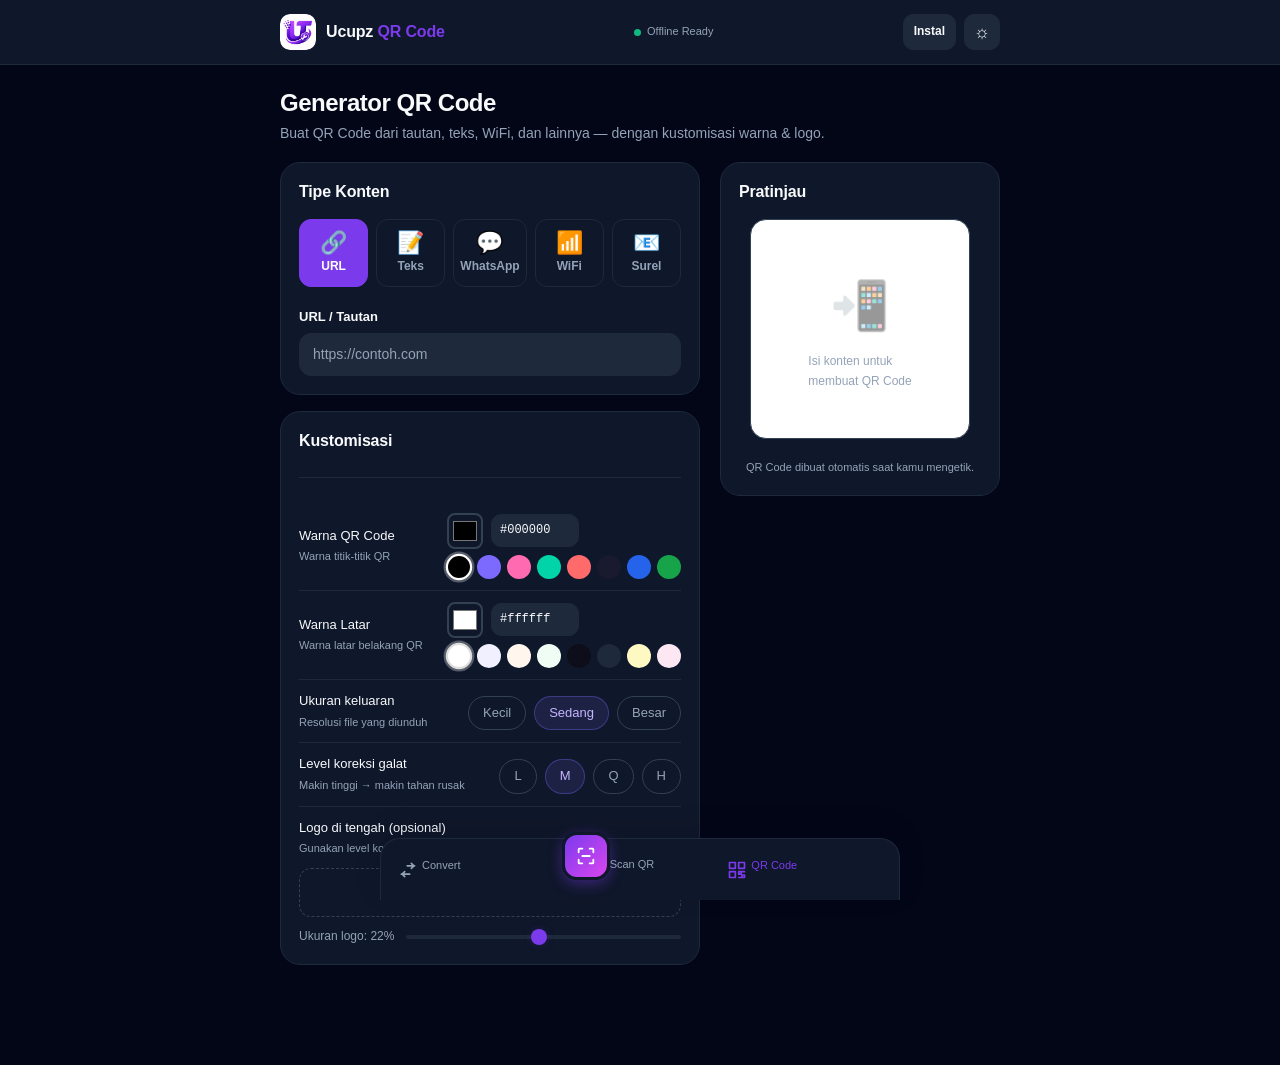
==== commit a4db4619: "merombak kode dan struktur file" ====
--- a/pages/qrcode.html
+++ b/pages/qrcode.html
@@ -225,10 +225,6 @@
 
   <canvas id="export-canvas" class="is-hidden"></canvas>
 
-  <script src="../js/config.js"></script>
-  <script src="../js/utils.js"></script>
-  <script src="../js/ui.js"></script>
   <script src="../js/pages/qrcode.js"></script>
-  <script src="../js/sw-register.js"></script>
 </body>
 </html>
--- a/css/style.css
+++ b/css/style.css
@@ -485,7 +485,7 @@
   margin-left: auto;
 }
 .offline-status span { width: 7px; height: 7px; border-radius: 50%; background: var(--success); }
-.header-actions { display: flex; gap: 8px; }
+.header-actions { display: flex; gap: 8px; margin-left: auto; }
 .header-icon-button {
   display: grid;
   place-items: center;
@@ -498,8 +498,41 @@
   font-size: 18px;
   cursor: pointer;
 }
+.install-app-button { width: auto; padding: 0 10px; font-size: 12px; font-weight: 600; }
 .header-icon-button:hover { border-color: var(--accent); }
 .install-app-button[hidden] { display: none; }
+
+.toast-notification {
+  position: fixed;
+  z-index: 9999;
+  top: calc(72px + env(safe-area-inset-top));
+  left: 50%;
+  display: flex;
+  align-items: center;
+  gap: 10px;
+  width: max-content;
+  max-width: min(420px, calc(100vw - 28px));
+  padding: 14px 18px;
+  border: 1px solid rgba(148,163,184,.35);
+  border-radius: 14px;
+  background: #172338;
+  color: #f8fafc;
+  box-shadow: 0 12px 32px rgba(2,6,23,.32);
+  font: 600 14px/1.4 var(--font-body);
+  opacity: 0;
+  pointer-events: none;
+  transform: translate(-50%, -8px);
+  transition: opacity .2s ease, transform .2s ease;
+}
+.toast-notification.is-visible { opacity: 1; transform: translate(-50%, 0); }
+.toast-notification.success { border-color: rgba(0,212,168,.55); }
+.toast-notification.error { border-color: rgba(255,107,107,.6); }
+.toast-notification.info { border-color: rgba(96,165,250,.6); }
+.toast-icon { flex: 0 0 auto; font-size: 17px; }
+.toast-notification.success .toast-icon { color: #34d399; }
+.toast-notification.error .toast-icon { color: #f87171; }
+.toast-notification.info .toast-icon { color: #60a5fa; }
+.toast-notification > span:last-child { min-width: 0; overflow-wrap: anywhere; }
 
 .main-content {
   width: min(100%, 752px);
@@ -569,6 +602,9 @@
 .tool-card .tc-desc { color: var(--text2); }
 .grid-cat-label { color: var(--text2); }
 .tool-grid { grid-template-columns: repeat(2, minmax(0, 1fr)); gap: 12px; }
+@media (max-width: 599px) {
+  .app-page .tool-grid { grid-template-columns: repeat(2, minmax(0, 1fr)); gap: 9px; }
+}
 .qr-layout { grid-template-columns: 1fr; gap: 18px; }
 .app-page .qr-layout { grid-template-columns: 1fr; }
 .app-page .qr-preview-card { position: static; padding: 18px; border-radius: 20px; }
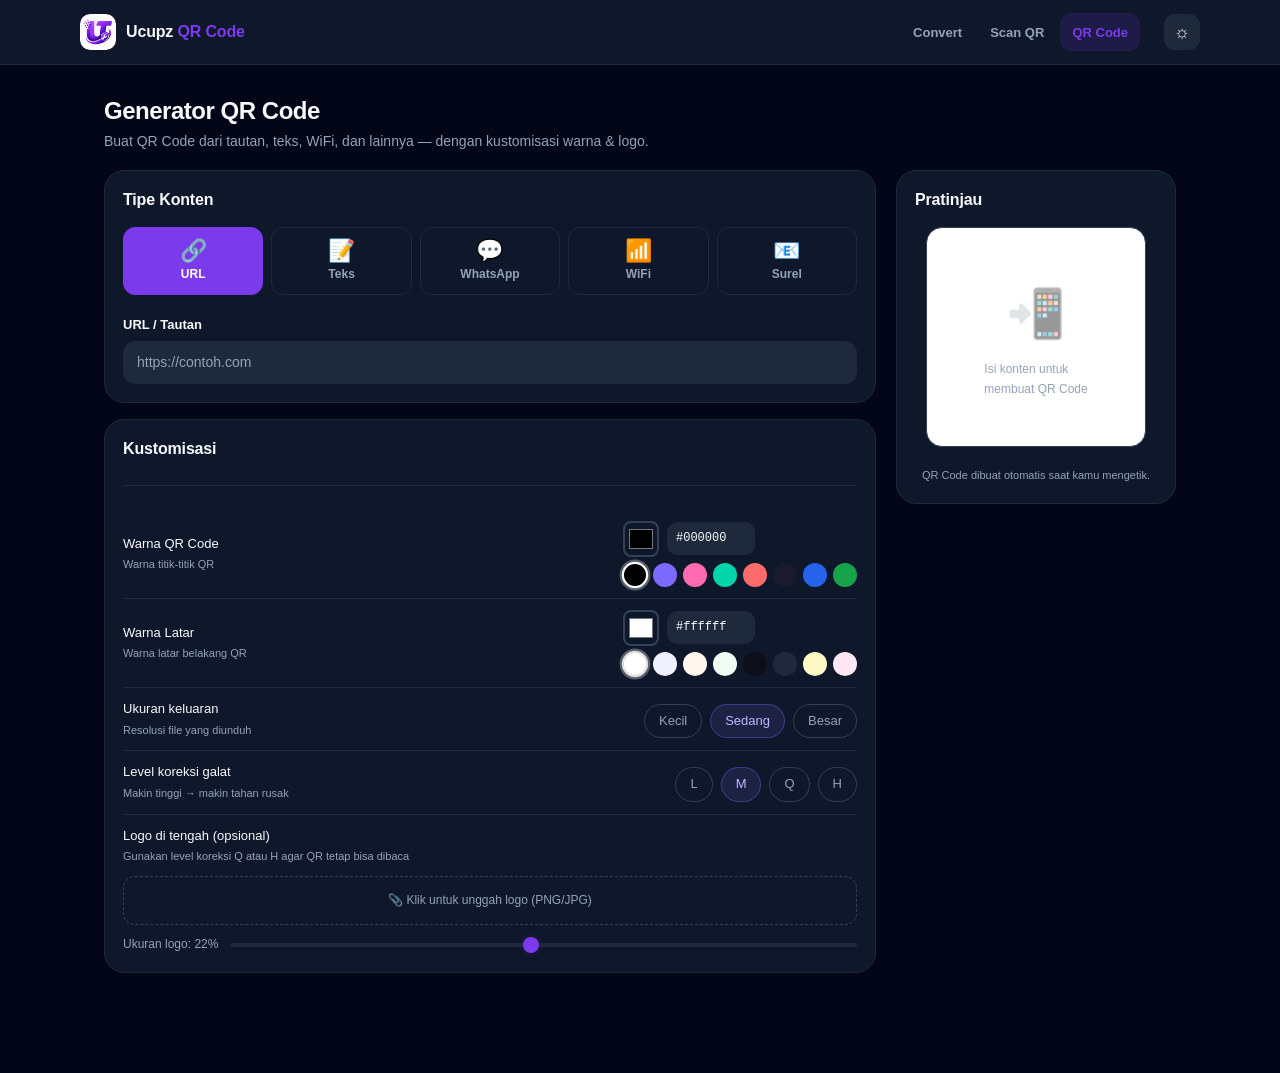
==== commit 50a6d1a4: "mengubah file lagi" ====
--- a/pages/qrcode.html
+++ b/pages/qrcode.html
@@ -3,7 +3,9 @@
 <head>
   <meta charset="UTF-8" />
   <meta name="viewport" content="width=device-width, initial-scale=1.0" />
+  <meta name="theme-color" content="#7c3aed" />
   <title>QR Code — Ucupz</title>
+  <link rel="manifest" href="../manifest.json" />
   <link rel="stylesheet" href="../css/style.css" />
   <link rel="stylesheet" href="../css/pages.css" />
   <link rel="icon" type="image/png" href="../favicon-512.png" />
--- a/css/style.css
+++ b/css/style.css
@@ -476,15 +476,24 @@
   letter-spacing: -.01em;
 }
 .brand-name span { color: var(--accent); }
-.offline-status {
+.desktop-navbar { display: none; }
+.desktop-nav-item {
   display: inline-flex;
   align-items: center;
-  gap: 6px;
+  min-height: 38px;
+  padding: 0 12px;
+  border-radius: 10px;
   color: var(--text2);
-  font-size: 11px;
-  margin-left: auto;
-}
-.offline-status span { width: 7px; height: 7px; border-radius: 50%; background: var(--success); }
+  font: 600 13px/1 var(--font-body);
+  text-decoration: none;
+  transition: color var(--transition), background var(--transition);
+}
+.desktop-nav-item:hover,
+.desktop-nav-item.active {
+  color: var(--accent);
+  background: var(--primary-soft);
+  text-decoration: none;
+}
 .header-actions { display: flex; gap: 8px; margin-left: auto; }
 .header-icon-button {
   display: grid;
@@ -498,9 +507,61 @@
   font-size: 18px;
   cursor: pointer;
 }
-.install-app-button { width: auto; padding: 0 10px; font-size: 12px; font-weight: 600; }
 .header-icon-button:hover { border-color: var(--accent); }
-.install-app-button[hidden] { display: none; }
+
+.install-notification {
+  display: flex;
+  align-items: center;
+  gap: 9px;
+  width: min(calc(100% - 32px), 720px);
+  margin: 12px auto 0;
+  padding: 10px;
+  border: 1px solid var(--border);
+  border-radius: 14px;
+  background: var(--bg2);
+  color: var(--text);
+  box-shadow: 0 8px 24px rgba(2,6,23,.12);
+}
+.install-notification-icon {
+  display: grid;
+  flex: 0 0 34px;
+  width: 34px;
+  height: 34px;
+  place-items: center;
+  border-radius: 10px;
+  background: var(--primary-soft);
+  color: var(--accent);
+  font-size: 20px;
+}
+.install-notification-copy { display: grid; flex: 1; min-width: 0; gap: 2px; }
+.install-notification-copy strong { font-size: 12px; line-height: 1.3; }
+.install-notification-copy span { color: var(--text2); font-size: 10px; line-height: 1.35; }
+.install-notification-action {
+  flex: 0 0 auto;
+  min-height: 34px;
+  padding: 0 11px;
+  border: 0;
+  border-radius: 9px;
+  background: var(--accent);
+  color: #fff;
+  font-size: 12px;
+  font-weight: 700;
+  cursor: pointer;
+}
+.install-notification-close {
+  display: grid;
+  flex: 0 0 30px;
+  width: 30px;
+  height: 30px;
+  place-items: center;
+  border: 0;
+  border-radius: 8px;
+  background: transparent;
+  color: var(--text2);
+  font-size: 20px;
+  cursor: pointer;
+}
+.install-notification-close:hover { background: var(--bg3); color: var(--text); }
 
 .toast-notification {
   position: fixed;
@@ -720,7 +781,6 @@
   .app-page .qr-preview-card { position: sticky; top: 82px; }
 }
 @media (max-width: 480px) {
-  .offline-status { display: none; }
   .sidebar-brand { height: 60px; }
   .main-content { padding-top: 20px; }
   .scan-preview { min-height: 240px; }
@@ -728,3 +788,25 @@
 }
 [data-theme="light"] .app-page > .sidebar { background: rgba(255,255,255,.94); }
 [data-theme="light"] .mobile-navbar { box-shadow: 0 -8px 28px rgba(15,23,42,.08); }
+
+@media (min-width: 769px) {
+  .sidebar-brand { max-width: 1120px; }
+  .desktop-navbar { display: flex; align-items: center; gap: 4px; margin-left: auto; }
+  .header-actions { margin-left: 12px; }
+  .mobile-navbar { display: none !important; }
+  .install-notification { display: none; }
+  .main-content {
+    width: min(100%, 1120px);
+    padding: 32px 24px calc(100px + env(safe-area-inset-bottom));
+  }
+  .app-page .converter-main {
+    max-width: 1120px;
+    padding: 32px 24px calc(100px + env(safe-area-inset-bottom));
+  }
+  .app-page .tool-grid {
+    grid-template-columns: repeat(auto-fit, minmax(180px, 1fr));
+    gap: 16px;
+  }
+  .app-page .tool-card { min-height: 144px; padding: 18px; }
+  .app-page .scan-main { max-width: 800px; margin: 0 auto; }
+}
